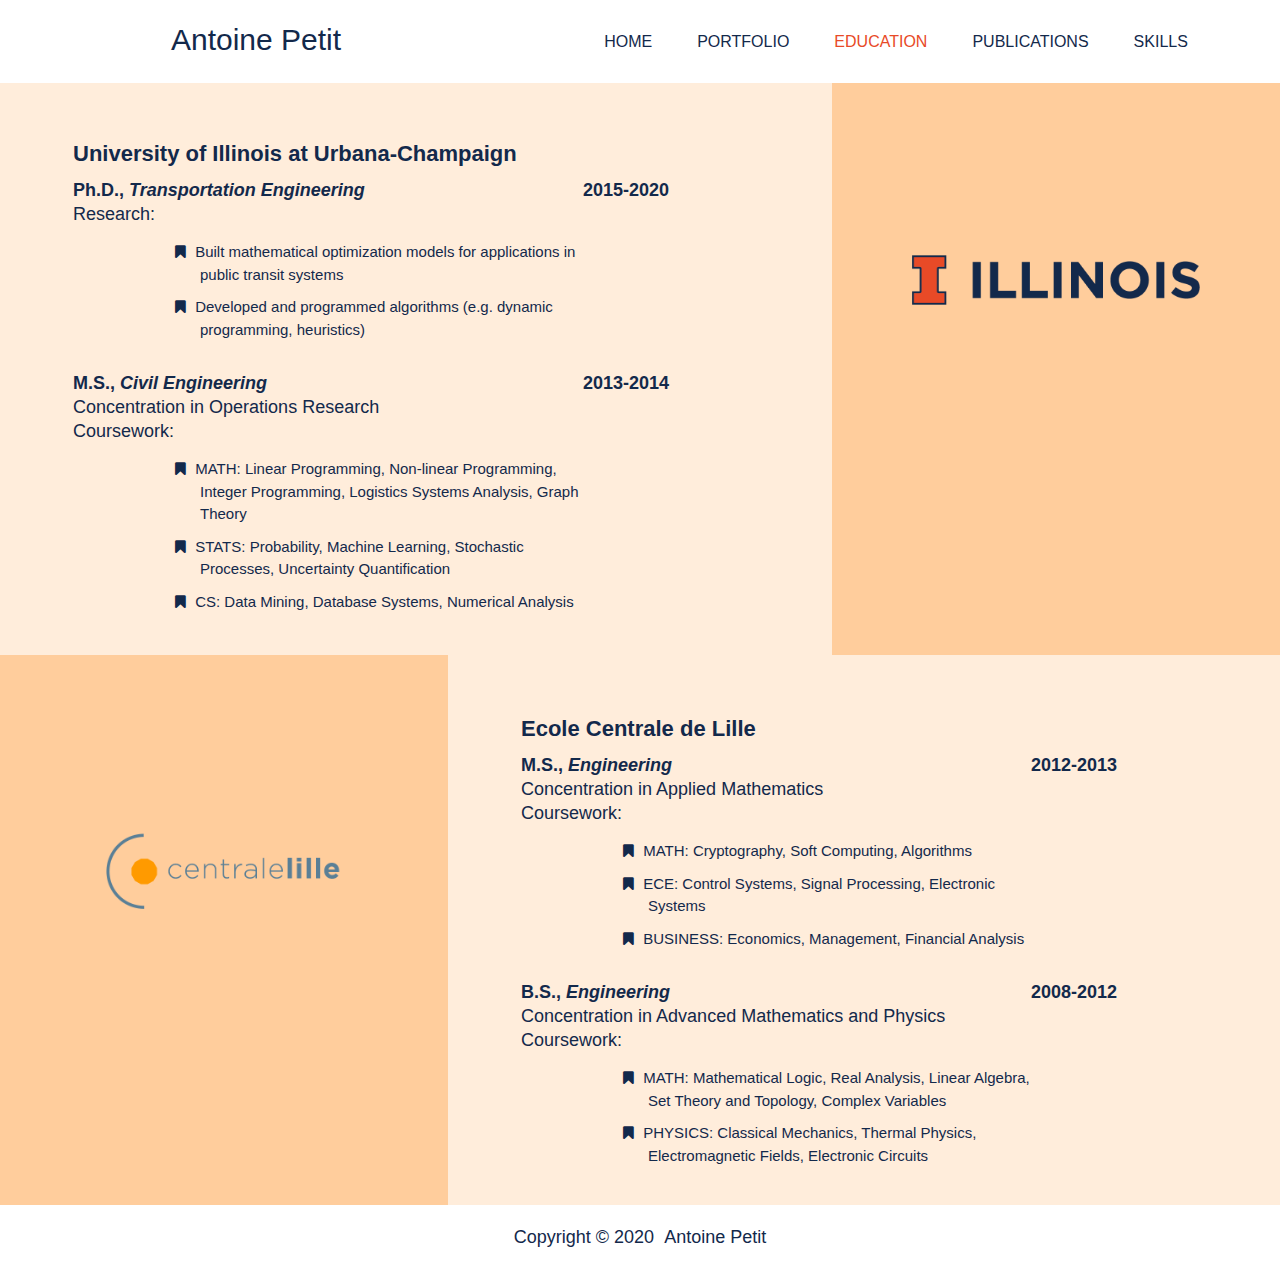
==== education.htm @ 4b48f77c "initial commit" ====
<!DOCTYPE html>
<html lang="en-US">
<head>
	<title>Antoine Petit - Education</title>
	<link rel="stylesheet" href="css/GeneralStyle.css">
    <link rel="stylesheet" href="https://cdnjs.cloudflare.com/ajax/libs/font-awesome/4.7.0/css/font-awesome.min.css">
	<link rel="stylesheet" href="css/EducationStyle.css">
</head>

<body>

<header>
  	<div class="header-container-fixed" id="scroll_intro">
    	<div class="header-name">
      		<p><a href="index.htm"> Antoine Petit </a></p>
    	</div>
    	<div id="dropdown-menu" class="header-menu">
        	<div class="dropbutton">
             	<a href="#scroll_intro"><i class="fa fa-bars" aria-hidden="true"></i></a>
			</div>
	    	<ul class="header-ul">
  				<li class="navbar-fixed"> <a class="no-dropdown" href="index.htm">Home</a> </li>
  				<li class="navbar-fixed"> <a class="no-dropdown" href=work.htm>Portfolio</a> </a>
				<!--  			<li class="list-in-li"> <a class="with-dropdown" href=work.htm>Portfolio</a> </a>
   				<ul class="dropdown">
    			<li> <a href="project.html">PROJECT</a> </li>
    			<li> <a href="publication.html">PUBLICATION</a> </li>
  				</ul> -->
  				</li>
            	<li class="navbar-fixed active"> <a class="no-dropdown" href=education.htm>Education</a> </li>
  				<li class="navbar-fixed"> <a class="no-dropdown" href=publications.htm>Publications</a> </li>
        		<li class="navbar-fixed"> <a class="no-dropdown" href=skills.htm>Skills</a> </li>
			</ul>
    	</div>
  	</div>
</header>


<!-- Main text -->
<main> 


	<div class="education-1-row">
		<div class="education-1-column education-1-right">
			<p class="education-1-title" > <a href="https://cee.illinois.edu/" style="text-decoration: none">University of Illinois at Urbana-Champaign</a></p>
			<div class="education-container">
				<p class="education-degree"> Ph.D., <i>Transportation Engineering</i> <span style="float:right;">2015-2020</span></p>
					<p class="education-coursework"> Research: </p>
					<ul class="education-research-list">
						<li class="education-course"> Built mathematical optimization models for applications in public transit systems </li>
						<li class="education-course"> Developed and programmed algorithms (e.g. dynamic programming, heuristics) </li>
					</ul>
				<p class="education-degree"> M.S., <i>Civil Engineering</i> <span style="float:right;">2013-2014</span></p>
 					<p class="education-concentration"> Concentration in Operations Research</p>
					<p class="education-coursework"> Coursework: </p>
					<ul class="education-coursework-list">
						<li class="education-course"> <b>MATH</b>: Linear Programming, Non-linear Programming, Integer Programming, Logistics Systems Analysis, Graph Theory</li>
						<li class="education-course"> <b>STATS</b>: Probability, Machine Learning, Stochastic Processes, Uncertainty Quantification</li>
						<li class="education-course"> <b>CS</b>: Data Mining, Database Systems, Numerical Analysis </li>
					</ul>
			</div>
	  	</div>
	  	<div class="education-1-column education-1-left">
			<img src="images/Illinois.png" alt="Preview non available" width="288" height="50">
		</div>
	</div>



	<div class="education-2-row">
		<div class="education-2-column education-2-left">
			<img src="images/Centrale-Lille.png" alt="Preview non available" width="235.2" height="84">
		</div>
		<div class="education-2-column education-2-right">
			<p class="education-2-title"> <a href="https://centralelille.fr/" style="text-decoration: none"> Ecole Centrale de Lille</a> </p>
			<div class="education-container">
			<p class="education-degree"> M.S., <i>Engineering</i> <span style="float:right;">2012-2013</span></p>
				<p class="education-concentration"> Concentration in Applied Mathematics</p>
				<p class="education-coursework"> Coursework: </p>
 				<ul class="education-coursework-list">
					<li class="education-course"> <b>MATH</b>: Cryptography, Soft Computing, Algorithms</li>
					<li class="education-course"> <b>ECE</b>: Control Systems, Signal Processing, Electronic Systems</li>
					<li class="education-course"> <b>BUSINESS</b>: Economics, Management, Financial Analysis</li>
				</ul>

			<p class="education-degree"> B.S., <i>Engineering</i> <span style="float:right;">2008-2012</span> </p>
 				<p class="education-concentration"> Concentration in Advanced Mathematics and Physics</p>
				<p class="education-coursework"> Coursework: </p>
				<ul class="education-coursework-list">
					<li class="education-course"> <b>MATH</b>: Mathematical Logic, Real Analysis, Linear Algebra, Set Theory and Topology, Complex Variables</li>
					<li class="education-course"> <b>PHYSICS</b>: Classical Mechanics, Thermal Physics, Electromagnetic Fields, Electronic Circuits</li>
				</ul>
			</div>
	  	</div>
	</div>


</main>

<!-- Section footer -->
<footer id="section-footer">
  <div class="copyright">
    <div class="copyright-column">
      <p> Copyright&nbsp;©&nbsp;2020 &nbsp<a class="homepage" href="index.htm">Antoine Petit</a></p>
    </div>
  </div>
</footer>

</body>
</html>
---- css/GeneralStyle.css ----
/*                            */
/* Color code                 */
/*                            */
/* text: #13294B              */
/* link/selection: #E84A27    */
/* hover: #e2a432             */


/*                */
/* body section   */
/*                */
body {
  font-family: Verdana, Helvetica, sans-serif;
  color: #13294B;
  padding-top:80px;
  background-color: transparent;
  font-size: 18px;
  margin: 0;
  height: 100%;
}

p{
  padding-left: 10px;
}

header
{
  z-index: 3;
}
p
{
  display: block;
  margin: 0;
  padding: 3px;
  line-height: 100%;
}


.parallax {
  /* The image used */
  background-image: url('../images/uiuccampus.jpg');

  /* Full height */
  height: 600px;

  background-attachment: fixed;
  background-position: center;
  background-repeat: no-repeat;
  background-size: cover; */
}

.presentation-top {
  height: : 500px;
  line-height: 500px;
  text-align: center;
  background-color: #ffeddb ;
}

.presentation-container
{
  background-color: #ffcd9c;
}

/* Create two unequal columns that floats next to each other */
.about-me-title{
  margin-top: 50px;
  margin-left: 90px;
  line-height: 350px;
  font-size: 28px;
  text-align: center;

}

.about-me-column {
    box-sizing: border-box;
    float: left;
    padding: 10px;
    height: 625px; /* Should be removed. Only for demonstration */
}

.about-me-left {
  width: 50%;
}

.about-me-right {
  width: 50%;

}

.about-me-right ul {
  list-style:none;
}

/* Clear floats after the columns */
.about-me-row:after {
    content: "";
    display: table;
    clear: both;
}

.about-me-content {
  padding-top: 20px;
  padding-bottom: 10px;
  padding-right: 120px;
  text-align: justify;
}

.about-me-content p {
  line-height: 150%;
}

/* Create two unequal columns that floats next to each other */
.education-div-title{
  margin-top: 50px;
  margin-left: 90px;
  font-size: 28px;
}

.education-column {
    box-sizing: border-box;
    float: left;
    padding: 10px;
    height: 480px; /* Should be removed. Only for demonstration */
}

.education-left {
  background-color:#ffcd9c;
  width: 30%;
}

.education-right {
  background-color:#ffeddb;
  width: 70%;
  padding-top: 50px;
}

.education-right ul {
  list-style:none;
}

.education-right img {
  float: left;
  padding-top: 60px;
  padding-left: 100px;
}

/* Clear floats after the columns */
.education-row:after {
    content: "";
    display: table;
    clear: both;
}

.education-title{
  margin-top: 50px;
  margin-left: 0px;
  margin-bottom: 10px;
  font-size: 22px;
}

.education-title a:link {
  color: #13294B;
  background-color: transparent;
  text-decoration: none;
}

.education-title a:visited {
  color: #13294B;
  background-color: transparent;
  text-decoration: none;
}

.education-title a:hover {
  color: #e2a432;
  background-color: transparent;
  text-decoration: none;
}

.education-title a:active {
  color: #13294B;
  background-color: transparent;
  text-decoration: none;
}

.education-content {
  padding-left: 400px;
  padding-bottom: 20px;
}

/* Create two unequal columns that floats next to each other */
.experience-title{
  margin-top: 50px;
  margin-left: 90px;
  font-size: 28px;
}

.experience-column {
    box-sizing: border-box;
    float: left;
    padding: 10px;
    height: 600px; /* Should be removed. Only for demonstration */
}

.experience-left {
  background-color:#ffcd9c;
  width: 30%;
}

.experience-right {
  background-color:#ffeddb;
  width: 70%;
  padding-top: 50px;

}

.experience-right ul {
  list-style:none;
}

.experience-right img {
  float: left;
  padding-top: 50px;
  padding-left: 100px;
}

/* Clear floats after the columns */
.experience-row:after {
    content: "";
    display: table;
    clear: both;
}

.experience-content {
  padding-left: 450px;
}




a.homepage:link {
  background-color: transparent;
}

a.homepage:visited {
  background-color: transparent;
}

a.homepage:hover {
  color: #e2a432;
  background-color: transparent;
}

a.homepage:active {
  background-color: transparent;
}






/*                */
/* header section */
/*                */
.header-container-fixed
{
  background-color: white;
  /*opacity: 0.5;*/
  position: fixed; /* fix the bar in the top */
  z-index: 99; /* always in the front */
  width: 100%;
  top: 0px; /* the gap to the page top */
  height: 80px;
}
.header-name
{
  display: inline-block;
  float: left;
  width: 40%;
  text-align: center;
}
.header-name > p a
{
  display: inline-block;
  font-size: 30px;
  font-family: Verdana, Helvetica, sans-serif;
  color: #13294B;
  text-decoration: none;
  padding-top: 28px;
  padding-bottom: 29px;
}
.dropbutton
{
    display: none;
}
.header-menu
{
  float: center;
  background-color: white;
  text-align: center; /* make the menu located in the center */
}
ul.header-ul
{
  display: inline-block;
  list-style-type: none;
  text-align: center;
  margin: 18px 0 17px 0;
  padding-left: 0;
}
ul.header-ul > li
{
  position: relative; /* affect the dropdown menu */
  display: inline-block;
  color: #13294B;
}
ul.header-ul > li a
{
  text-align: center;
  text-transform: uppercase;
  text-decoration: none;
  display: block;
  color: #13294B;
  font-family: Verdana, Helvetica, sans-serif;
  font-size: 16px;
}
ul.header-ul > li a:hover
{
  color: #e2a432;
  transition: color linear 0.2s;
}
ul.header-ul > li.active a.no-dropdown
{
  color: #E84A27;
}
ul.header-ul > li.active a.with-dropdown
{
  color: #E84A27;
}
ul.header-ul > li.active a:hover
{
  color: #e2a432;
  transition: color linear 0.2s;
}
ul.dropdown > li.active a
{
  color: #E84A27;
}
ul.dropdown > li.active a:hover
{
  color: #e2a432;
  transition: color linear 0.2s;
}
ul.header-ul > li a.no-dropdown
{
  padding: 15px 20px;
  transition: color linear 0.2s, background-color linear 0.2s;
}
ul.header-ul > li a.with-dropdown
{
  padding: 15px 20px;
  transition: color linear 0.2s, background-color linear 0.2s;
}
/* Dropdown Menu */
li.list-in-li > ul.dropdown
{
  visibility: hidden;
  text-align: center;
  line-height: 0px;
  padding: 0px 0px 0px 0px;
  width: 100%;
  color: #ffffff;
  position: absolute;
  opacity: 0;
    z-index: 99;
  transition: all 0.3s ease 0.1s;
}
li.list-in-li:hover > ul.dropdown
{
  visibility: visible;
  background-color: white;
  color: #5580a8;
  line-height: 15px;
  opacity: 1.0;
}
ul.dropdown > li
{
  padding: 10px 6px;
  display: block;
  font-family: Verdana, Helvetica, sans-serif;
  font-size: 12px;
  transition: background-color linear 0.1s;
}
ul.dropdown > li:hover
{
  color: #85bfc9;
}





/*                */
/* footer section */
/*                */
#section-footer
{ 
  background-color: #ffffff;
  text-align: center;
}
.copyright
{
  display: block;
  background-color: rgba(55, 125, 189, 0.6);
  text-align: center;
}
.copyright-column
{
  /*display: inline-block;*/
  width: 100%;
  background-color: white;
  height: 30px;
  float: left;
  padding: 20px 0 20px;
}
.copyright-column p
{
  font-family: Verdana, Helvetica, sans-serif;
  font-size: 18px;
  font-weight: 400;
  color: #13294B;
}
.copyright-column a
{
  color: #13294B;
  text-decoration: none;
}
.copyright-column a:hover
{
  color: #e2a432;
  text-decoration: none;
}
---- css/EducationStyle.css ----
/*body {
  margin: 0;
  font-family: Arial, Helvetica, sans-serif;
  padding-top:80px;

}*/

p{
  padding-left: 30px;
}

header
{
  z-index: 3;
}
p
{
  display: block;
  margin: 0;
  padding: 3px;
  line-height: 100%;
/*  margin-right: 70px;
  margin-left: 50px;*/
}

img {
  display: block;
  margin: auto;
}

.education-coursework-list {
/*  width: 100%;
*/  font-size: 15px;
  color: #13294B;
  line-height: 150%;
  margin-bottom: 30px;
}

.education-coursework-list li { 
  margin-bottom: 10px;
}

.education-coursework-list li:before {    
    font-family: 'FontAwesome';
    content: '\f02e';
    margin:0 5px 0 -25px;
}

.education-research-list {
/*  width: 100%;
*/  font-size: 15px;
  color: #13294B;
  line-height: 150%;
  margin-bottom: 30px;
}

.education-research-list li { 
  margin-bottom: 10px;
}

.education-research-list li:before {    
    font-family: 'FontAwesome';
    content: '\f02e';
    margin:0 5px 0 -25px;
}

.education-course {
  font-weight: 100;
  margin-top: 0px;
  margin-bottom: 50px;
}

.education-degree {
  font-weight: bold;
}

/* Create two unequal columns that floats next to each other */
.education-1-title{
  margin-top: 50px;
  margin-left: 60px;
  margin-bottom: 10px;
  font-size: 22px;
  font-weight: bold;
}

.education-1-column {
    box-sizing: border-box;
    float: left;
    padding: 10px;
    height: 575px; /* Should be removed. Only for demonstration */
}

.education-1-left {
  padding-top: 175px;
  background-color:#ffcd9c;
  width: 35%;
}

.education-1-right {
  background-color:#ffeddb;
  width: 65%;
}

.education-1-right ul {
  list-style:none;
}

/* Clear floats after the columns */
.education-1-row:after {
    content: "";
    display: table;
    clear: both;
}

.education-1-content-list{
  display: inline-block;
  width: 90%;
  height: 250px;
  padding: 50px 0px 0px 10%;
  background-color: transparent;
}

.education-1-content-list li { 
  margin-bottom: 10px;
  margin-top: 0px;
}

.education-1-content-list li:before {    
    font-family: 'FontAwesome';
    content: '\f0F6';
    margin:0 5px 0 -25px;
}

.education-1-title a:link {
  color: #13294B;
  background-color: transparent;
  text-decoration: none;
}

.education-1-title a:visited {
  color: #13294B;
  background-color: transparent;
  text-decoration: none;
}

.education-1-title a:hover {
  color: #e2a432;
  background-color: transparent;
  text-decoration: none;
}

.education-1-title a:active {
  color: #13294B;
  background-color: transparent;
  text-decoration: none;
}





/* Create two unequal columns that floats next to each other */
.education-2-title{
  margin-top: 50px;
  margin-left: 60px;
  font-size: 22px;
  margin-bottom: 10px;
  font-weight: bold;
}

.education-2-column {
    box-sizing: border-box;
    float: left;
    padding: 10px;
    height: 550px; /* Should be removed. Only for demonstration */
}

.education-2-left {
  padding-top: 175px;
  background-color:#ffcd9c;
  width: 35%;
}

.education-2-right {
  background-color:#ffeddb;
  width: 65%;
}

.education-2-right ul {
  list-style:none;
}

/* Clear floats after the columns */
.education-2-row:after {
    content: "";
    display: table;
    clear: both;
}

.education-2-content-list{
  display: inline-block;
  width: 90%;
  height: 250px;
  padding: 50px 0px 0px 10%;
  background-color: transparent;
}

.education-2-content-list li { 
  margin-bottom: 20px;
  margin-top: 0px;
}

.education-2-content-list li:before {    
    font-family: 'FontAwesome';
    content: '\f0F6';
    margin:0 5px 0 -25px;
}

.education-2-title a:link {
  color: #13294B;
  background-color: transparent;
  text-decoration: none;
}

.education-2-title a:visited {
  color: #13294B;
  background-color: transparent;
  text-decoration: none;
}

.education-2-title a:hover {
  color: #e2a432;
  background-color: transparent;
  text-decoration: none;
}

.education-2-title a:active {
  color: #13294B;
  background-color: transparent;
  text-decoration: none;
}









.education-container
{
  background-color: transparent;
  margin-left: 60px;
  padding: -50px;
  margin-right: 150px;
}

.education-container ul
{
  margin-right: 80px;
  padding-left: 130px; 
  list-style:none;
}
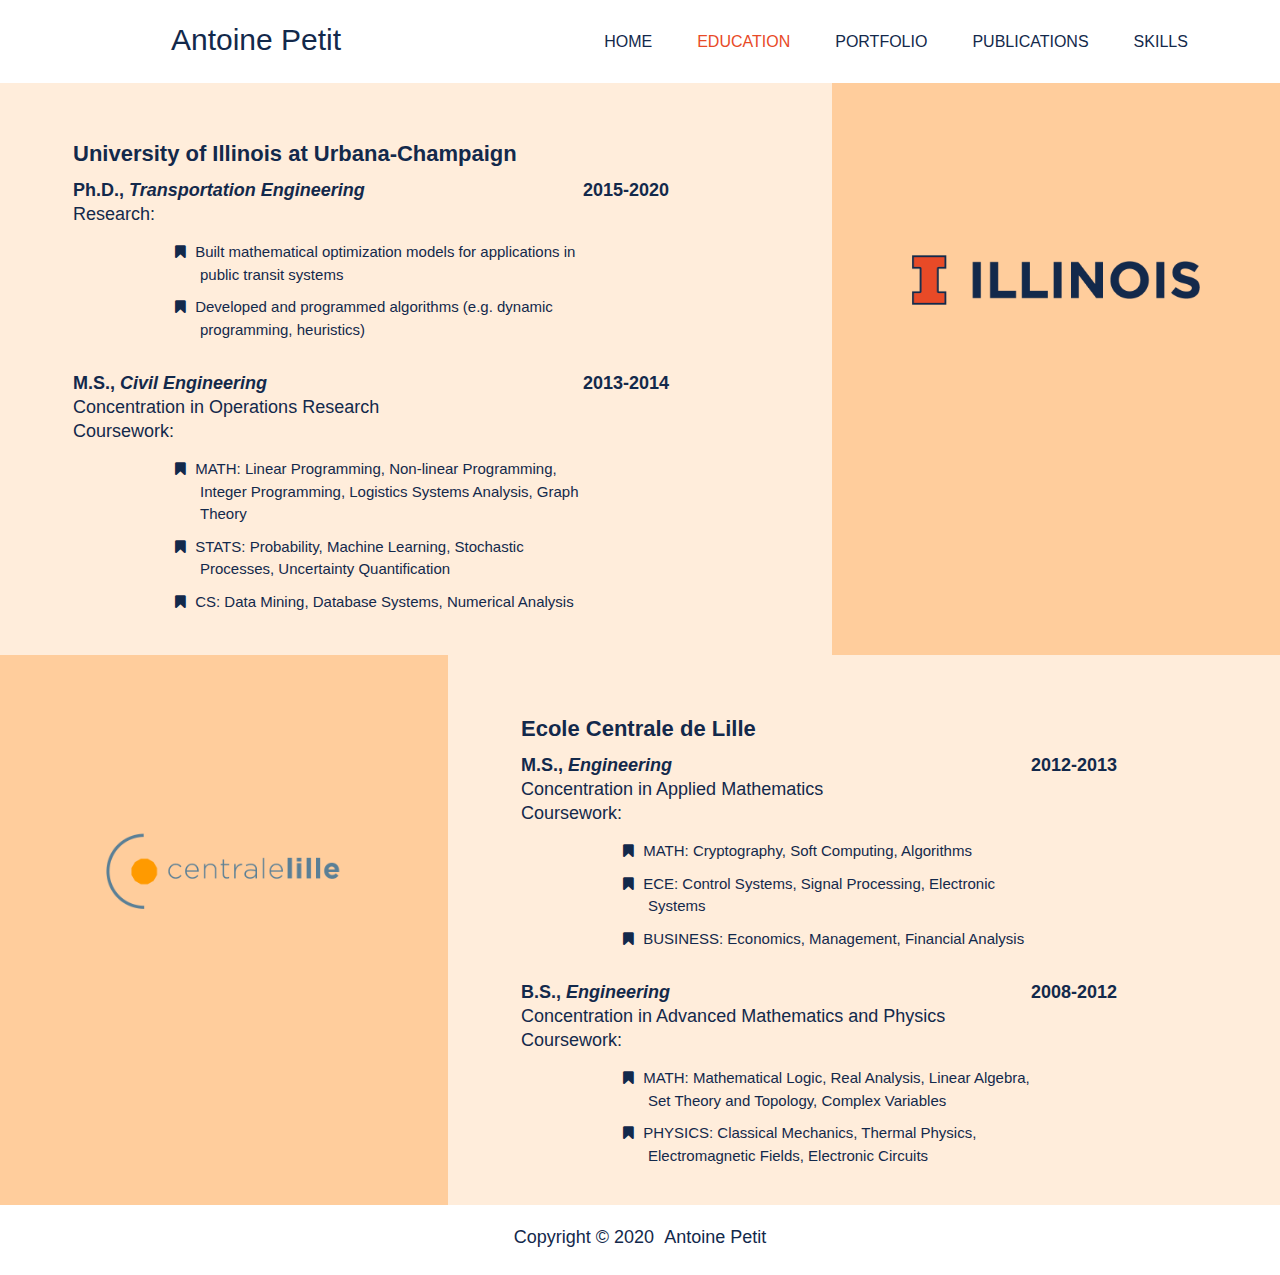
==== commit 0500329d: "reordered header tabs" ====
--- a/education.htm
+++ b/education.htm
@@ -2,6 +2,8 @@
 <html lang="en-US">
 <head>
 	<title>Antoine Petit - Education</title>
+	<meta charset="utf-8">
+	<link rel="stylesheet" href="css/logos.css">	
 	<link rel="stylesheet" href="css/GeneralStyle.css">
     <link rel="stylesheet" href="https://cdnjs.cloudflare.com/ajax/libs/font-awesome/4.7.0/css/font-awesome.min.css">
 	<link rel="stylesheet" href="css/EducationStyle.css">
@@ -20,6 +22,7 @@
 			</div>
 	    	<ul class="header-ul">
   				<li class="navbar-fixed"> <a class="no-dropdown" href="index.htm">Home</a> </li>
+            	<li class="navbar-fixed active"> <a class="no-dropdown" href=education.htm>Education</a> </li>
   				<li class="navbar-fixed"> <a class="no-dropdown" href=work.htm>Portfolio</a> </a>
 				<!--  			<li class="list-in-li"> <a class="with-dropdown" href=work.htm>Portfolio</a> </a>
    				<ul class="dropdown">
@@ -27,7 +30,6 @@
     			<li> <a href="publication.html">PUBLICATION</a> </li>
   				</ul> -->
   				</li>
-            	<li class="navbar-fixed active"> <a class="no-dropdown" href=education.htm>Education</a> </li>
   				<li class="navbar-fixed"> <a class="no-dropdown" href=publications.htm>Publications</a> </li>
         		<li class="navbar-fixed"> <a class="no-dropdown" href=skills.htm>Skills</a> </li>
 			</ul>
@@ -37,12 +39,12 @@
 
 
 <!-- Main text -->
-<main> 
+<main id="container"> 
 
 
 	<div class="education-1-row">
 		<div class="education-1-column education-1-right">
-			<p class="education-1-title" > <a href="https://cee.illinois.edu/" style="text-decoration: none">University of Illinois at Urbana-Champaign</a></p>
+			<p class="education-1-title" > <a href="https://cee.illinois.edu/" target="_blank" style="text-decoration: none">University of Illinois at Urbana-Champaign</a></p>
 			<div class="education-container">
 				<p class="education-degree"> Ph.D., <i>Transportation Engineering</i> <span style="float:right;">2015-2020</span></p>
 					<p class="education-coursework"> Research: </p>
@@ -72,7 +74,7 @@
 			<img src="images/Centrale-Lille.png" alt="Preview non available" width="235.2" height="84">
 		</div>
 		<div class="education-2-column education-2-right">
-			<p class="education-2-title"> <a href="https://centralelille.fr/" style="text-decoration: none"> Ecole Centrale de Lille</a> </p>
+			<p class="education-2-title"> <a href="https://centralelille.fr/" target="_blank" style="text-decoration: none"> Ecole Centrale de Lille</a> </p>
 			<div class="education-container">
 			<p class="education-degree"> M.S., <i>Engineering</i> <span style="float:right;">2012-2013</span></p>
 				<p class="education-concentration"> Concentration in Applied Mathematics</p>
--- a/css/logos.css
+++ b/css/logos.css
@@ -0,0 +1,150 @@
+
+/*body {
+  margin: 0;
+  font-family: Arial, Helvetica, sans-serif;
+  padding-top:80px;
+
+}*/
+.fa {
+  padding: 10px;
+  font-size: 20px;
+  width: 20px;
+  text-align: center;
+  text-decoration: none;
+  margin: 5px 2px;
+  border-radius: 50%;
+}
+
+.fa:hover {
+    opacity: 0.7;
+}
+
+.fa-google-scholar {
+  position: relative;
+  top:13px
+}
+
+.fa-google-scholar:hover {
+    opacity: 0.7;
+}
+
+.fa-facebook {
+  background: #3B5998;
+  color: white;
+}
+
+.fa-twitter {
+  background: #55ACEE;
+  color: white;
+}
+
+.fa-google {
+  background: #dd4b39;
+  color: white;
+}
+
+.fa-linkedin {
+  background: #007bb5;
+  color: white;
+}
+
+.fa-youtube {
+  background: #bb0000;
+  color: white;
+}
+
+.fa-instagram {
+  background: #125688;
+  color: white;
+}
+
+.fa-pinterest {
+  background: #cb2027;
+  color: white;
+}
+
+.fa-snapchat-ghost {
+  background: #fffc00;
+  color: white;
+  text-shadow: -1px 0 black, 0 1px black, 1px 0 black, 0 -1px black;
+}
+
+.fa-skype {
+  background: #00aff0;
+  color: white;
+}
+
+.fa-android {
+  background: #a4c639;
+  color: white;
+}
+
+.fa-dribbble {
+  background: #ea4c89;
+  color: white;
+}
+
+.fa-vimeo {
+  background: #45bbff;
+  color: white;
+}
+
+.fa-tumblr {
+  background: #2c4762;
+  color: white;
+}
+
+.fa-vine {
+  background: #00b489;
+  color: white;
+}
+
+.fa-foursquare {
+  background: #45bbff;
+  color: white;
+}
+
+.fa-stumbleupon {
+  background: #eb4924;
+  color: white;
+}
+
+.fa-flickr {
+  background: #f40083;
+  color: white;
+}
+
+.fa-yahoo {
+  background: #430297;
+  color: white;
+}
+
+.fa-soundcloud {
+  background: #ff5500;
+  color: white;
+}
+
+.fa-reddit {
+  background: #ff5700;
+  color: white;
+}
+
+.fa-rss {
+  background: #ff6600;
+  color: white;
+}
+
+.fa-github {
+  background: #211f1f;
+  color: white;
+}
+
+.fa-envelope-o {
+  background: #dd4b39;
+  color: white;
+}
+
+.fa-envelope {
+  background: #dd4b39;
+  color: white;
+}--- a/css/GeneralStyle.css
+++ b/css/GeneralStyle.css
@@ -9,11 +9,19 @@
 /*                */
 /* body section   */
 /*                */
+#container {
+/* width: 1440px;
+*/ margin-left: auto;
+ margin-right: auto;
+ background-color: #ffeddb;
+ min-width: 1250px;
+}
+
 body {
   font-family: Verdana, Helvetica, sans-serif;
   color: #13294B;
   padding-top:80px;
-  background-color: transparent;
+  background-color: #ffeddb;
   font-size: 18px;
   margin: 0;
   height: 100%;
@@ -64,9 +72,9 @@
 /* Create two unequal columns that floats next to each other */
 .about-me-title{
   margin-top: 50px;
-  margin-left: 90px;
+  margin-left: 50px;
   line-height: 350px;
-  font-size: 28px;
+  font-size: 36px;
   text-align: center;
 
 }
@@ -75,15 +83,16 @@
     box-sizing: border-box;
     float: left;
     padding: 10px;
-    height: 625px; /* Should be removed. Only for demonstration */
+    height: 420px; /* Should be removed. Only for demonstration */
 }
 
 .about-me-left {
-  width: 50%;
+  width: 45%;
 }
 
 .about-me-right {
-  width: 50%;
+  width: 55%;
+  margin-top: 70px;
 
 }
 
@@ -111,7 +120,7 @@
 
 /* Create two unequal columns that floats next to each other */
 .education-div-title{
-  margin-top: 50px;
+  margin-top: 80px;
   margin-left: 90px;
   font-size: 28px;
 }
@@ -141,7 +150,7 @@
 .education-right img {
   float: left;
   padding-top: 60px;
-  padding-left: 100px;
+  padding-left: 60px;
 }
 
 /* Clear floats after the columns */
@@ -183,13 +192,14 @@
 }
 
 .education-content {
-  padding-left: 400px;
+  padding-left: 310px;
+  padding-right: 120px;
   padding-bottom: 20px;
 }
 
 /* Create two unequal columns that floats next to each other */
 .experience-title{
-  margin-top: 50px;
+  margin-top: 70px;
   margin-left: 90px;
   font-size: 28px;
 }
@@ -219,8 +229,8 @@
 
 .experience-right img {
   float: left;
-  padding-top: 50px;
-  padding-left: 100px;
+  padding-top: 65px;
+  padding-left: 60px;
 }
 
 /* Clear floats after the columns */
@@ -231,10 +241,16 @@
 }
 
 .experience-content {
-  padding-left: 450px;
-}
-
-
+  padding-left: 370px;
+}
+
+.presentation-degree-concentration {
+  padding-left: 20px;
+}
+
+.presentation-medias {
+  padding: 10px;
+}
 
 
 a.homepage:link {
@@ -406,7 +422,9 @@
 { 
   background-color: #ffffff;
   text-align: center;
-}
+  min-width: 1250px;
+/*  width: 1440px;
+*/}
 .copyright
 {
   display: block;
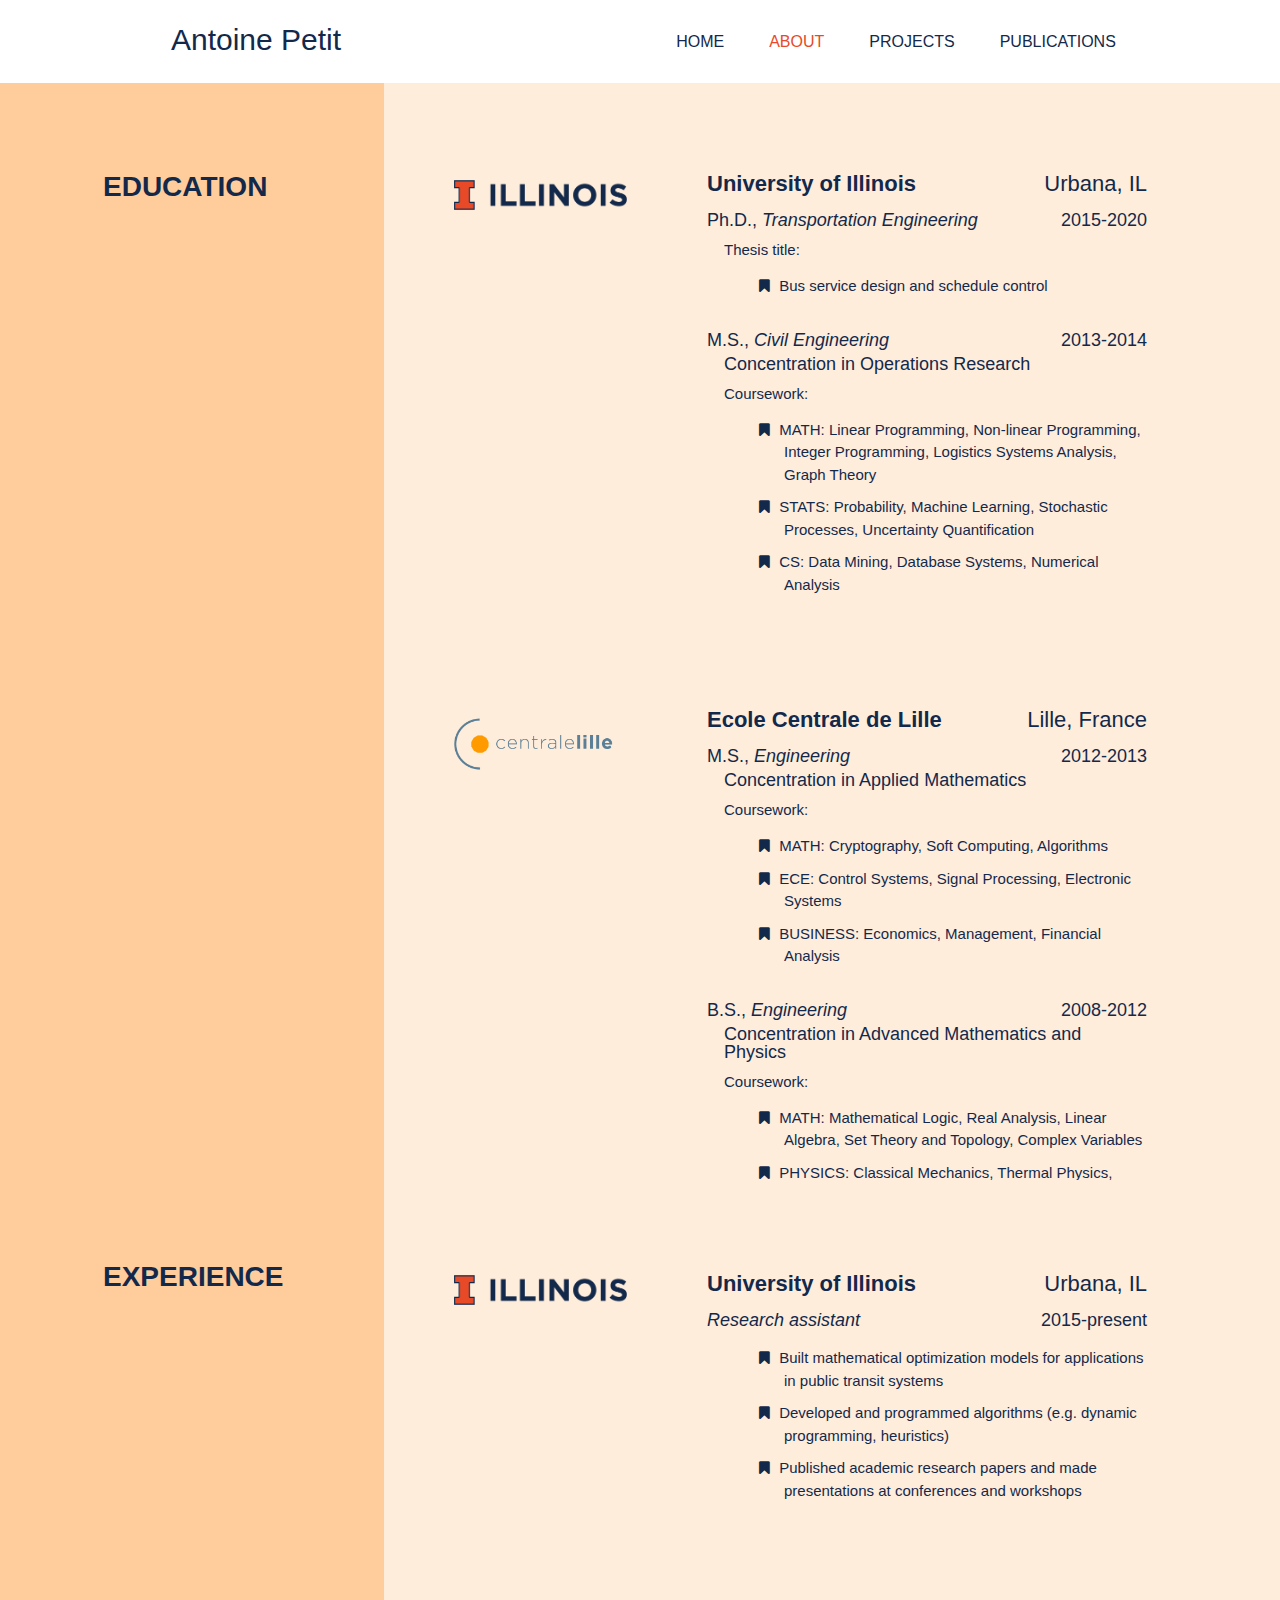
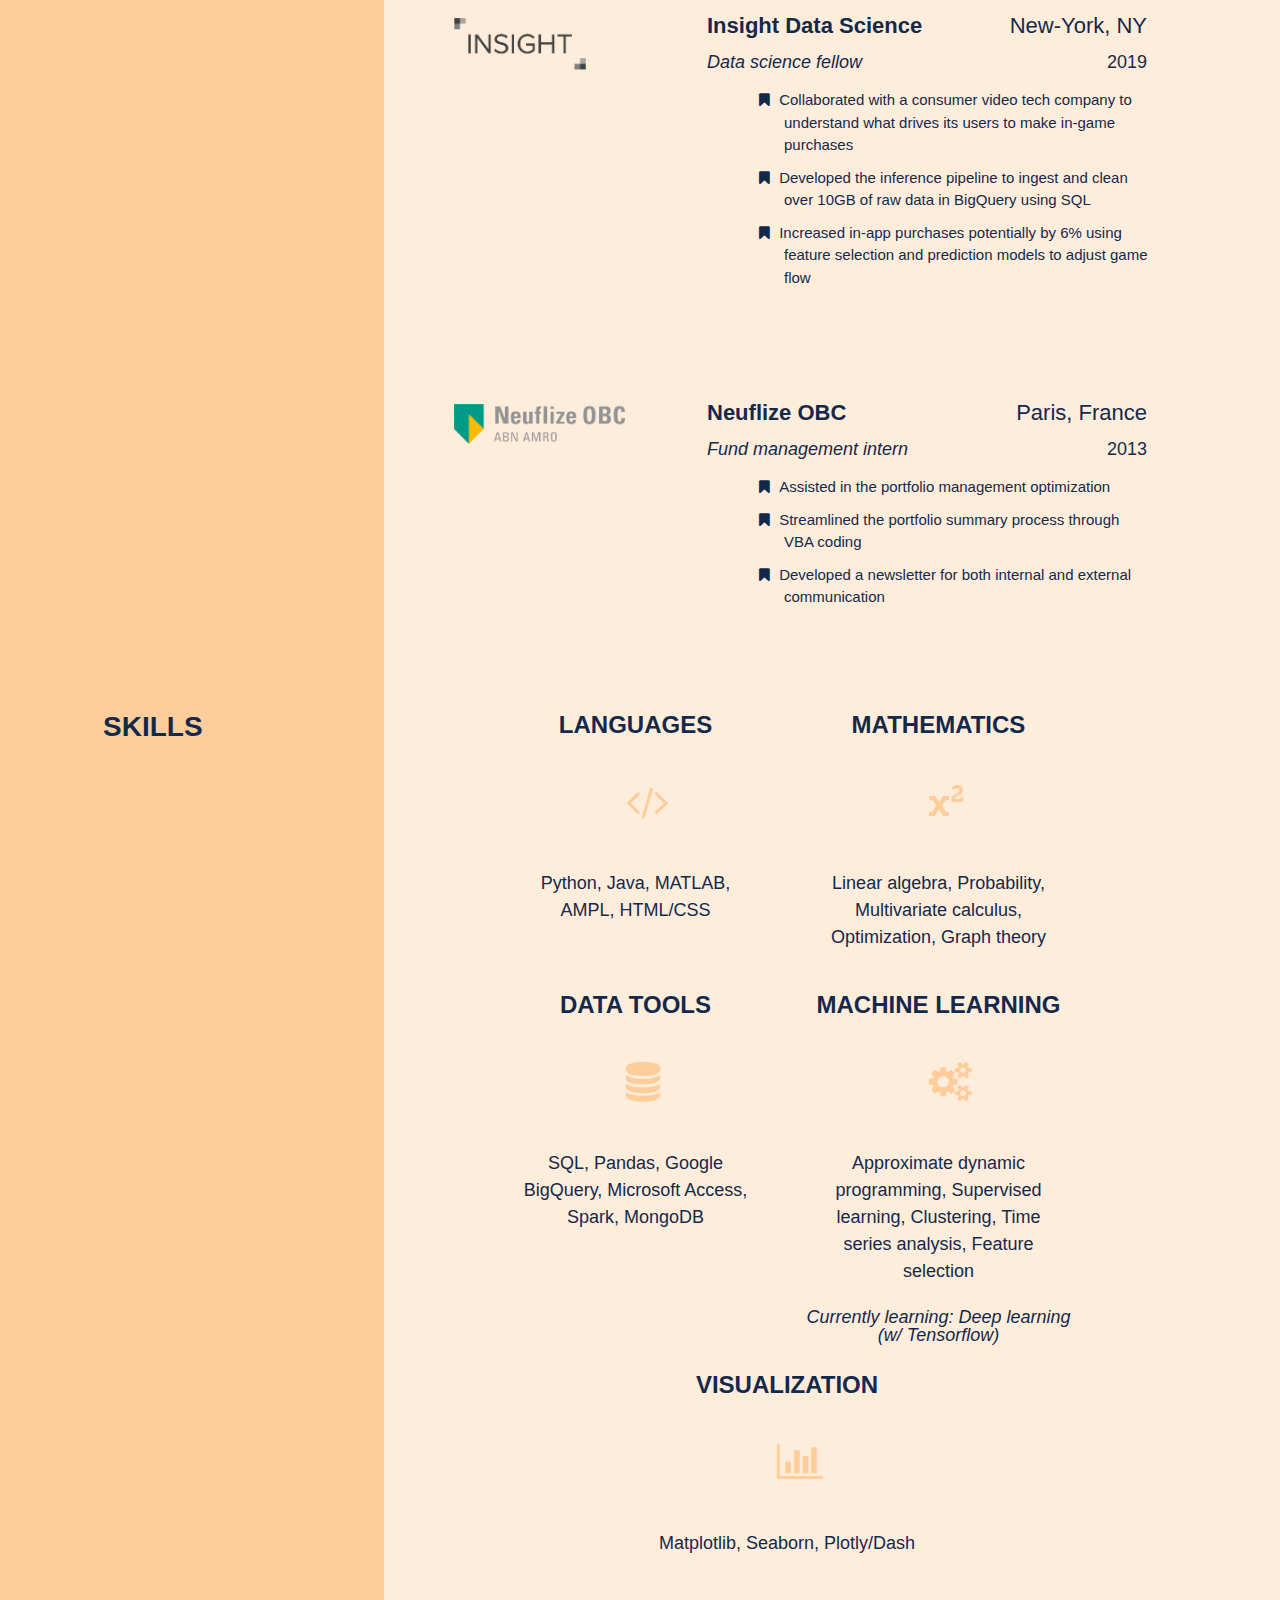
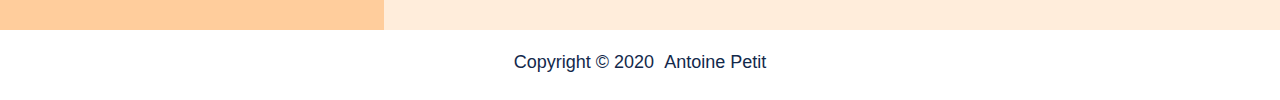
==== commit 3c09694e: "edited about tab skills div" ====
--- a/education.htm
+++ b/education.htm
@@ -7,6 +7,7 @@
 	<link rel="stylesheet" href="css/GeneralStyle.css">
     <link rel="stylesheet" href="https://cdnjs.cloudflare.com/ajax/libs/font-awesome/4.7.0/css/font-awesome.min.css">
 	<link rel="stylesheet" href="css/EducationStyle.css">
+    <link rel="stylesheet" href="css/SkillsStyle.css">
 </head>
 
 <body>
@@ -22,8 +23,8 @@
 			</div>
 	    	<ul class="header-ul">
   				<li class="navbar-fixed"> <a class="no-dropdown" href="index.htm">Home</a> </li>
-            	<li class="navbar-fixed active"> <a class="no-dropdown" href=education.htm>Education</a> </li>
-  				<li class="navbar-fixed"> <a class="no-dropdown" href=work.htm>Portfolio</a> </a>
+            	<li class="navbar-fixed active"> <a class="no-dropdown" href=education.htm>About</a> </li>
+  				<li class="navbar-fixed"> <a class="no-dropdown" href=work.htm>Projects</a> </a>
 				<!--  			<li class="list-in-li"> <a class="with-dropdown" href=work.htm>Portfolio</a> </a>
    				<ul class="dropdown">
     			<li> <a href="project.html">PROJECT</a> </li>
@@ -31,8 +32,8 @@
   				</ul> -->
   				</li>
   				<li class="navbar-fixed"> <a class="no-dropdown" href=publications.htm>Publications</a> </li>
-        		<li class="navbar-fixed"> <a class="no-dropdown" href=skills.htm>Skills</a> </li>
-			</ul>
+<!--         		<li class="navbar-fixed"> <a class="no-dropdown" href=skills.htm>Skills</a> </li>
+ -->			</ul>
     	</div>
   	</div>
 </header>
@@ -42,58 +43,166 @@
 <main id="container"> 
 
 
-	<div class="education-1-row">
-		<div class="education-1-column education-1-right">
-			<p class="education-1-title" > <a href="https://cee.illinois.edu/" target="_blank" style="text-decoration: none">University of Illinois at Urbana-Champaign</a></p>
-			<div class="education-container">
-				<p class="education-degree"> Ph.D., <i>Transportation Engineering</i> <span style="float:right;">2015-2020</span></p>
-					<p class="education-coursework"> Research: </p>
-					<ul class="education-research-list">
-						<li class="education-course"> Built mathematical optimization models for applications in public transit systems </li>
-						<li class="education-course"> Developed and programmed algorithms (e.g. dynamic programming, heuristics) </li>
-					</ul>
-				<p class="education-degree"> M.S., <i>Civil Engineering</i> <span style="float:right;">2013-2014</span></p>
- 					<p class="education-concentration"> Concentration in Operations Research</p>
+	<div class="presentation-container">
+		<div class="education-row">
+			<div class="education-1-column education-left">
+				<p class="education-div-title"><b>EDUCATION</b></p>
+			</div>
+			<div class="education-1-column education-right">
+				<img src="images/Illinois.png" alt="Preview non available" height="30">
+				<div class="education-content">
+					<div class="education-title">
+						<p class="presentation-university"> <a class="homepage" href="https://cee.illinois.edu/" target="_blank"> <b>University of Illinois</b></a> <span style="float:right;">Urbana, IL</span></p>
+					</div>
+					<p class="presentation-degree"> Ph.D., <i>Transportation Engineering</i> <span style="float:right;">2015-2020</span></p>
+					<p class="education-coursework"> Thesis title: </p>
+					<ul class="education-coursework-list">
+						<li class="education-course"> Bus service design and schedule control </li>
+					</ul>
+
+					<p class="presentation-degree"> M.S., <i>Civil Engineering</i> <span style="float:right;">2013-2014</span></p>
+					<p class="presentation-degree-concentration"> Concentration in Operations Research</p>
 					<p class="education-coursework"> Coursework: </p>
 					<ul class="education-coursework-list">
 						<li class="education-course"> <b>MATH</b>: Linear Programming, Non-linear Programming, Integer Programming, Logistics Systems Analysis, Graph Theory</li>
 						<li class="education-course"> <b>STATS</b>: Probability, Machine Learning, Stochastic Processes, Uncertainty Quantification</li>
 						<li class="education-course"> <b>CS</b>: Data Mining, Database Systems, Numerical Analysis </li>
 					</ul>
-			</div>
-	  	</div>
-	  	<div class="education-1-column education-1-left">
-			<img src="images/Illinois.png" alt="Preview non available" width="288" height="50">
+				</div>
+
+				<img src="images/Centrale-Lille.png" alt="Preview non available" height="57">
+				<div class="education-content">
+					<div class="education-title">
+					<p class="presentation-university"> <a class="homepage" href="https://centralelille.fr/" target="_blank"> <b>Ecole Centrale de Lille</b></a> <span style="float:right;">Lille, France</span> </p>
+					</div>
+					<p class="presentation-degree"> M.S., <i>Engineering</i> <span style="float:right;">2012-2013</span></p>
+					<p class="presentation-degree-concentration"> Concentration in Applied Mathematics</p>
+					<p class="education-coursework"> Coursework: </p>
+	 				<ul class="education-coursework-list">
+						<li class="education-course"> <b>MATH</b>: Cryptography, Soft Computing, Algorithms</li>
+						<li class="education-course"> <b>ECE</b>: Control Systems, Signal Processing, Electronic Systems</li>
+						<li class="education-course"> <b>BUSINESS</b>: Economics, Management, Financial Analysis</li>
+					</ul>
+
+					<p class="presentation-degree"> B.S., <i>Engineering</i> <span style="float:right;">2008-2012</span> </p>
+					<p class="presentation-degree-concentration"> Concentration in Advanced Mathematics and Physics</p>
+					<p class="education-coursework"> Coursework: </p>
+					<ul class="education-coursework-list">
+						<li class="education-course"> <b>MATH</b>: Mathematical Logic, Real Analysis, Linear Algebra, Set Theory and Topology, Complex Variables</li>
+						<li class="education-course"> <b>PHYSICS</b>: Classical Mechanics, Thermal Physics, Electromagnetic Fields, Electronic Circuits</li>
+					</ul>
+				</div>
+			</div>
 		</div>
 	</div>
 
 
-
-	<div class="education-2-row">
-		<div class="education-2-column education-2-left">
-			<img src="images/Centrale-Lille.png" alt="Preview non available" width="235.2" height="84">
+	<div class="presentation-container">
+		<div class="experience-row">
+			<div class="experience-column experience-left">
+				<p class="experience-title"><b>EXPERIENCE</b></p>
+			</div>
+
+			<div class="experience-column experience-right">
+				<img src="images/Illinois.png" alt="Preview non available" height="30">
+				<div class="education-content">
+					<div class="education-title">
+						<p class="presentation-university"> <a class="homepage" href="https://cee.illinois.edu/" target="_blank"> <b>University of Illinois</b></a> <span style="float:right;">Urbana, IL </span></p>
+					</div>
+					<p class="presentation-degree"> <i>Research assistant</i> <span style="float:right;">2015-present</span></p>
+					<ul class="education-coursework-list">
+						<li class="education-course"> Built mathematical optimization models for applications in public transit systems </li>
+						<li class="education-course"> Developed and programmed algorithms (e.g. dynamic programming, heuristics) </li>
+						<li class="education-course"> Published academic research papers and made presentations at conferences and workshops </li>
+					</ul>
+				</div>
+
+				<img src="images/Insight.png" alt="Preview non available" height="55">
+				<div class="education-content">
+					<div class="education-title">
+					<p class="presentation-university"> <a class="homepage" href="https://insightfellows.com/data-science" target="_blank"> <b>Insight Data Science</b></a> <span style="float:right;">New-York, NY </span></p>
+					</div>
+					<p class="presentation-degree"> <i>Data science fellow</i> <span style="float:right;">2019</span></p>
+					<ul class="education-coursework-list">
+						<li class="education-course"> Collaborated with a consumer video tech company to understand what drives its users to make in-game purchases </li>
+						<li class="education-course"> Developed the inference pipeline to ingest and clean over 10GB of raw data in BigQuery using SQL </li>
+						<li class="education-course"> Increased in-app purchases potentially by 6% using feature selection and prediction models to adjust game flow </li>
+					</ul>
+				</div>
+
+				<img src="images/banque-neuflize-obc.png" alt="Preview non available" height="40">
+				<div class="education-content">
+					<div class="education-title">
+					<p class="presentation-university"> <a class="homepage" href="https://www.neuflizeobc.net/portail/portail.jsp" target="_blank"> <b>Neuflize OBC</b></a> <span style="float:right;">Paris, France </span> </p>
+					</div>
+					<p class="presentation-degree"> <i>Fund management intern</i> <span style="float:right;">2013</span></p>
+					<ul class="education-coursework-list">
+						<li class="education-course"> Assisted in the portfolio management optimization </li>
+						<li class="education-course"> Streamlined the portfolio summary process through VBA coding </li>
+						<li class="education-course"> Developed a newsletter for both internal and external communication </li>
+					</ul>
+				</div>				
+			</div>
 		</div>
-		<div class="education-2-column education-2-right">
-			<p class="education-2-title"> <a href="https://centralelille.fr/" target="_blank" style="text-decoration: none"> Ecole Centrale de Lille</a> </p>
-			<div class="education-container">
-			<p class="education-degree"> M.S., <i>Engineering</i> <span style="float:right;">2012-2013</span></p>
-				<p class="education-concentration"> Concentration in Applied Mathematics</p>
-				<p class="education-coursework"> Coursework: </p>
- 				<ul class="education-coursework-list">
-					<li class="education-course"> <b>MATH</b>: Cryptography, Soft Computing, Algorithms</li>
-					<li class="education-course"> <b>ECE</b>: Control Systems, Signal Processing, Electronic Systems</li>
-					<li class="education-course"> <b>BUSINESS</b>: Economics, Management, Financial Analysis</li>
-				</ul>
-
-			<p class="education-degree"> B.S., <i>Engineering</i> <span style="float:right;">2008-2012</span> </p>
- 				<p class="education-concentration"> Concentration in Advanced Mathematics and Physics</p>
-				<p class="education-coursework"> Coursework: </p>
-				<ul class="education-coursework-list">
-					<li class="education-course"> <b>MATH</b>: Mathematical Logic, Real Analysis, Linear Algebra, Set Theory and Topology, Complex Variables</li>
-					<li class="education-course"> <b>PHYSICS</b>: Classical Mechanics, Thermal Physics, Electromagnetic Fields, Electronic Circuits</li>
-				</ul>
-			</div>
-	  	</div>
+	</div>
+
+
+	<div class="presentation-container">
+		<div class="skills-row">
+			<div class="skills-column skills-left">
+				<p class="experience-title"><b>SKILLS</b></p>
+			</div>
+
+			<div class="skills-column skills-right">
+			    <div class="skills-div-1">
+			        <div class="skills-row-1">
+			            <div class="skills-column-1 skills-left-1">
+			                <p class="skills-topic"> <b>LANGUAGES</b> </p> <!-- https://www.flickr.com/photos/sounderbruce/39760963114 -->
+			                <div class="skills-icon">
+			                    <i class="fa fa-code" aria-hidden="true"></i>
+			                </div>
+			                <p class="skills-list"> Python, Java, MATLAB, AMPL, HTML/CSS </p>
+			            </div>
+			            <div class="skills-column-1 skills-right-1">
+			                <p class="skills-topic"> <b>MATHEMATICS</b> </p> <!-- https://www.flickr.com/photos/sounderbruce/39760963114 -->
+			                <div class="skills-icon">
+			                    <i class="fa fa-superscript" aria-hidden="true"></i>
+			                </div>
+			                <p class="skills-list"> Linear algebra, Probability, Multivariate calculus, Optimization, Graph theory </p>
+			            </div>
+			        </div>
+			    </div>
+
+			    <div class="skills-div-2">
+			        <div class="skills-row-1">
+			            <div class="skills-column-2 skills-left-1">
+			                <p class="skills-topic"> <b>DATA TOOLS</b></p>
+			                <div class="skills-icon">
+			                    <i class="fa fa-database" aria-hidden="true"></i>
+			                </div>
+			                <p class="skills-list"> SQL, Pandas, Google BigQuery, Microsoft Access, Spark, MongoDB </p>
+			           </div>
+			            <div class="skills-column-2 skills-right-1">
+			                <p class="skills-topic"> <b>MACHINE LEARNING</b></p>
+			                <div class="skills-icon">
+			                    <i class="fa fa-cogs" aria-hidden="true"></i>
+			                </div>
+			                    <p class="skills-list"> Approximate dynamic programming, Supervised learning, Clustering, Time series analysis, Feature selection </p>
+			                    <p class="skills-learning"> <i> Currently learning: Deep learning (w/ Tensorflow) </i> </p>
+			            </div>
+			        </div>
+			    </div>
+
+			    <div class="skills-div-3">
+			        <p class="skills-topic"> <b>VISUALIZATION</b> </p> <!-- https://www.flickr.com/photos/sounderbruce/39760963114 -->
+			        <div class="skills-icon">
+			            <i class="fa fa-bar-chart" aria-hidden="true"></i>
+			        </div>
+			         <p class="skills-list"> Matplotlib, Seaborn, Plotly/Dash </p>
+			    </div>
+
+			</div>
+		</div>
 	</div>
 
 
--- a/css/GeneralStyle.css
+++ b/css/GeneralStyle.css
@@ -13,8 +13,8 @@
 /* width: 1440px;
 */ margin-left: auto;
  margin-right: auto;
- background-color: #ffeddb;
- min-width: 1250px;
+/* background-color: #ffeddb;
+*/ min-width: 1250px;
 }
 
 body {
@@ -47,10 +47,8 @@
 .parallax {
   /* The image used */
   background-image: url('../images/uiuccampus.jpg');
-
   /* Full height */
-  height: 600px;
-
+  height: 100vh;  
   background-attachment: fixed;
   background-position: center;
   background-repeat: no-repeat;
@@ -119,85 +117,6 @@
 }
 
 /* Create two unequal columns that floats next to each other */
-.education-div-title{
-  margin-top: 80px;
-  margin-left: 90px;
-  font-size: 28px;
-}
-
-.education-column {
-    box-sizing: border-box;
-    float: left;
-    padding: 10px;
-    height: 480px; /* Should be removed. Only for demonstration */
-}
-
-.education-left {
-  background-color:#ffcd9c;
-  width: 30%;
-}
-
-.education-right {
-  background-color:#ffeddb;
-  width: 70%;
-  padding-top: 50px;
-}
-
-.education-right ul {
-  list-style:none;
-}
-
-.education-right img {
-  float: left;
-  padding-top: 60px;
-  padding-left: 60px;
-}
-
-/* Clear floats after the columns */
-.education-row:after {
-    content: "";
-    display: table;
-    clear: both;
-}
-
-.education-title{
-  margin-top: 50px;
-  margin-left: 0px;
-  margin-bottom: 10px;
-  font-size: 22px;
-}
-
-.education-title a:link {
-  color: #13294B;
-  background-color: transparent;
-  text-decoration: none;
-}
-
-.education-title a:visited {
-  color: #13294B;
-  background-color: transparent;
-  text-decoration: none;
-}
-
-.education-title a:hover {
-  color: #e2a432;
-  background-color: transparent;
-  text-decoration: none;
-}
-
-.education-title a:active {
-  color: #13294B;
-  background-color: transparent;
-  text-decoration: none;
-}
-
-.education-content {
-  padding-left: 310px;
-  padding-right: 120px;
-  padding-bottom: 20px;
-}
-
-/* Create two unequal columns that floats next to each other */
 .experience-title{
   margin-top: 70px;
   margin-left: 90px;
@@ -208,7 +127,7 @@
     box-sizing: border-box;
     float: left;
     padding: 10px;
-    height: 600px; /* Should be removed. Only for demonstration */
+    height: 1050px; /* Should be removed. Only for demonstration */
 }
 
 .experience-left {
@@ -219,8 +138,7 @@
 .experience-right {
   background-color:#ffeddb;
   width: 70%;
-  padding-top: 50px;
-
+  padding-top: 10px;
 }
 
 .experience-right ul {
@@ -229,7 +147,7 @@
 
 .experience-right img {
   float: left;
-  padding-top: 65px;
+  padding-top: 85px;
   padding-left: 60px;
 }
 
@@ -456,4 +374,88 @@
 {
   color: #e2a432;
   text-decoration: none;
-}+}
+
+
+
+/*                   */
+/* slidewhow section */
+/*                   */
+
+.fdp {box-sizing: border-box;}
+.fdp body {font-family: Verdana, sans-serif;}
+.mySlides {display: none;}
+.fdp img {
+  vertical-align: middle;
+  margin-left: auto;
+  margin-right: auto;
+  }
+
+/* Slideshow container */
+.slideshow-container {
+  max-width: 700px;
+  position: relative;
+  margin: auto;
+}
+
+/* Caption text */
+.text {
+  color: #13294B;
+  font-size: 15px;
+  padding: 8px 12px;
+  position: absolute;
+  bottom: 8px;
+  width: 100%;
+  text-align: center;
+}
+
+/* Number text (1/3 etc) */
+.numbertext {
+  color: #f2f2f2;
+  font-size: 12px;
+  padding: 8px 12px;
+  position: absolute;
+  top: 0;
+}
+
+/* The dots/bullets/indicators */
+.dot {
+  height: 15px;
+  width: 15px;
+  margin: 0 2px;
+  background-color: #bbb;
+  border-radius: 50%;
+  display: inline-block;
+  transition: background-color 0.6s ease;
+}
+
+span.dot:hover{
+  cursor: pointer;
+}
+
+.dot-active {
+  background-color: #717171;
+}
+
+/* Fading animation */
+.fade {
+  -webkit-animation-name: fade;
+  -webkit-animation-duration: 1.5s;
+  animation-name: fade;
+  animation-duration: 1.5s;
+}
+
+@-webkit-keyframes fade {
+  from {opacity: .4} 
+  to {opacity: 1}
+}
+
+@keyframes fade {
+  from {opacity: .4} 
+  to {opacity: 1}
+}
+
+/* On smaller screens, decrease text size */
+@media only screen and (max-width: 300px) {
+  .text {font-size: 11px}
+}
--- a/css/EducationStyle.css
+++ b/css/EducationStyle.css
@@ -29,6 +29,46 @@
   margin: auto;
 }
 
+.education-1-column {
+    box-sizing: border-box;
+    float: left;
+    padding: 10px;
+    height: 1100px; /* Should be removed. Only for demonstration */
+}
+
+.education-container
+{
+  background-color: transparent;
+  margin-left: 60px;
+  padding: -50px;
+  margin-right: 150px;
+}
+
+.education-container ul
+{
+  margin-right: 80px;
+  padding-left: 130px; 
+  list-style:none;
+}
+
+.education-content {
+  padding-left: 310px;
+  padding-right: 120px;
+  padding-top: 30px;
+}
+
+.education-course {
+  font-weight: 100;
+  margin-top: 0px;
+  margin-bottom: 50px;
+}
+
+.education-coursework {
+  font-size: 15px;
+  padding-top: 10px;
+  padding-left: 20px;
+}
+
 .education-coursework-list {
 /*  width: 100%;
 */  font-size: 15px;
@@ -39,12 +79,29 @@
 
 .education-coursework-list li { 
   margin-bottom: 10px;
+  padding-left: 40px;
 }
 
 .education-coursework-list li:before {    
     font-family: 'FontAwesome';
     content: '\f02e';
     margin:0 5px 0 -25px;
+}
+
+.education-degree {
+  font-weight: bold;
+}
+
+/* Create two unequal columns that floats next to each other */
+.education-div-title{
+  margin-top: 80px;
+  margin-left: 90px;
+  font-size: 28px;
+}
+
+.education-left {
+  background-color:#ffcd9c;
+  width: 30%;
 }
 
 .education-research-list {
@@ -65,202 +122,57 @@
     margin:0 5px 0 -25px;
 }
 
-.education-course {
-  font-weight: 100;
-  margin-top: 0px;
-  margin-bottom: 50px;
+.education-right {
+  background-color:#ffeddb;
+  width: 70%;
 }
 
-.education-degree {
-  font-weight: bold;
-}
-
-/* Create two unequal columns that floats next to each other */
-.education-1-title{
-  margin-top: 50px;
-  margin-left: 60px;
-  margin-bottom: 10px;
-  font-size: 22px;
-  font-weight: bold;
-}
-
-.education-1-column {
-    box-sizing: border-box;
-    float: left;
-    padding: 10px;
-    height: 575px; /* Should be removed. Only for demonstration */
-}
-
-.education-1-left {
-  padding-top: 175px;
-  background-color:#ffcd9c;
-  width: 35%;
-}
-
-.education-1-right {
-  background-color:#ffeddb;
-  width: 65%;
-}
-
-.education-1-right ul {
+.education-right ul {
   list-style:none;
 }
 
+.education-right img {
+  float: left;
+  padding-top: 90px;
+  padding-left: 60px;
+}
+
 /* Clear floats after the columns */
-.education-1-row:after {
+.education-row:after {
     content: "";
     display: table;
     clear: both;
 }
 
-.education-1-content-list{
-  display: inline-block;
-  width: 90%;
-  height: 250px;
-  padding: 50px 0px 0px 10%;
-  background-color: transparent;
+/* Create two unequal columns that floats next to each other */
+.education-title{
+  margin-top: 50px;
+  margin-left: 0px;
+  margin-bottom: 10px;
+  font-size: 22px;
 }
 
-.education-1-content-list li { 
-  margin-bottom: 10px;
-  margin-top: 0px;
-}
-
-.education-1-content-list li:before {    
-    font-family: 'FontAwesome';
-    content: '\f0F6';
-    margin:0 5px 0 -25px;
-}
-
-.education-1-title a:link {
+.education-title a:link {
   color: #13294B;
   background-color: transparent;
   text-decoration: none;
 }
 
-.education-1-title a:visited {
+.education-title a:visited {
   color: #13294B;
   background-color: transparent;
   text-decoration: none;
 }
 
-.education-1-title a:hover {
+.education-title a:hover {
   color: #e2a432;
   background-color: transparent;
   text-decoration: none;
 }
 
-.education-1-title a:active {
+.education-title a:active {
   color: #13294B;
   background-color: transparent;
   text-decoration: none;
 }
 
-
-
-
-
-/* Create two unequal columns that floats next to each other */
-.education-2-title{
-  margin-top: 50px;
-  margin-left: 60px;
-  font-size: 22px;
-  margin-bottom: 10px;
-  font-weight: bold;
-}
-
-.education-2-column {
-    box-sizing: border-box;
-    float: left;
-    padding: 10px;
-    height: 550px; /* Should be removed. Only for demonstration */
-}
-
-.education-2-left {
-  padding-top: 175px;
-  background-color:#ffcd9c;
-  width: 35%;
-}
-
-.education-2-right {
-  background-color:#ffeddb;
-  width: 65%;
-}
-
-.education-2-right ul {
-  list-style:none;
-}
-
-/* Clear floats after the columns */
-.education-2-row:after {
-    content: "";
-    display: table;
-    clear: both;
-}
-
-.education-2-content-list{
-  display: inline-block;
-  width: 90%;
-  height: 250px;
-  padding: 50px 0px 0px 10%;
-  background-color: transparent;
-}
-
-.education-2-content-list li { 
-  margin-bottom: 20px;
-  margin-top: 0px;
-}
-
-.education-2-content-list li:before {    
-    font-family: 'FontAwesome';
-    content: '\f0F6';
-    margin:0 5px 0 -25px;
-}
-
-.education-2-title a:link {
-  color: #13294B;
-  background-color: transparent;
-  text-decoration: none;
-}
-
-.education-2-title a:visited {
-  color: #13294B;
-  background-color: transparent;
-  text-decoration: none;
-}
-
-.education-2-title a:hover {
-  color: #e2a432;
-  background-color: transparent;
-  text-decoration: none;
-}
-
-.education-2-title a:active {
-  color: #13294B;
-  background-color: transparent;
-  text-decoration: none;
-}
-
-
-
-
-
-
-
-
-
-.education-container
-{
-  background-color: transparent;
-  margin-left: 60px;
-  padding: -50px;
-  margin-right: 150px;
-}
-
-.education-container ul
-{
-  margin-right: 80px;
-  padding-left: 130px; 
-  list-style:none;
-}
-
--- a/css/SkillsStyle.css
+++ b/css/SkillsStyle.css
@@ -0,0 +1,181 @@
+
+p{
+  padding-left: 30px;
+}
+
+header
+{
+  z-index: 3;
+}
+p
+{
+  display: block;
+  margin: 0;
+  padding: 3px;
+  line-height: 100%;
+}
+
+.skills-column {
+    box-sizing: border-box;
+    float: left;
+    padding: 10px;
+    height: 1000px; /* Should be removed. Only for demonstration */
+}
+
+.skills-column-1 {
+    box-sizing: border-box;
+    float: left;
+    padding: 10px;
+    height: 280px; /* Should be removed. Only for demonstration */
+}
+
+.skills-column-2 {
+    box-sizing: border-box;
+    float: left;
+    padding: 10px;
+    height: 300px; /* Should be removed. Only for demonstration */
+}
+
+.skills-div-1 {
+    background-color: #ffeddb;
+    padding-top: 40px;
+}
+
+.skills-div-2 {
+    background-color: #ffeddb;
+    padding-bottom: 30px;
+}
+
+.skills-div-3 {
+    background-color: #ffeddb;
+    padding-top: 80px;
+    padding-bottom: 120px;
+    text-align: center;
+}
+
+.skills-div-title{
+  padding-top: 100px;
+  padding-bottom: 100px;
+  font-size: 48px;
+  font-weight: bold;
+  text-align: center;
+}
+
+.skills-icon {
+  font-size: 40px;
+  padding-bottom: 30px;
+  color: #ffcd9c;
+}
+
+.skills-learning {
+  padding-top: 20px;
+}
+
+.skills-left {
+  background-color:#ffcd9c;
+  width: 30%;
+}
+
+.skills-left-1 {
+  width: 50%;
+  padding-top: 30px;
+  padding-left: 100px;
+  text-align: center;
+/*  background-color: red;
+*/}
+
+.skills-list {
+  padding-left: 20px;
+  padding-right: 20px;
+  line-height: 150%;
+}
+
+.skills-right {
+  background-color:#ffeddb;
+  width: 70%;
+  padding-top: 10px;
+  padding-right: 100px;
+}
+
+.skills-right-1 {
+  width: 50%;
+  padding-top: 30px;
+  padding-right: 100px;
+  text-align: center;
+/*  background-color: gray;
+*/}
+
+.skills-right-1 ul {
+  list-style:none;
+}
+
+/* Clear floats after the columns */
+.skills-row:after {
+    content: "";
+    display: table;
+    clear: both;
+}
+
+/* Clear floats after the columns */
+.skills-row-1:after {
+    content: "";
+    display: table;
+    clear: both;
+}
+
+.skills-topic
+{
+  font-size: 24px; 
+  padding-bottom: 30px;
+}
+
+
+/*.skills-topic ul
+{
+  padding-left: 120px; 
+  list-style:none;
+  background-color: LightGray;
+}
+
+.skills-topic-title-list
+{
+  width: 80%;
+  font-size: 15px;
+  color: #13294B;
+  line-height: 150%;
+}
+
+.skills-topic-title-list li { 
+  margin-bottom: 10px;
+}
+
+.skills-topic-title-list li:before {    
+    font-family: 'FontAwesome';
+    content: '\f121';
+    margin:0 5px 0 -25px;
+}
+
+.skills-topic-title-list-2 li:before {    
+    font-family: 'FontAwesome';
+    content: '\f1c0';
+    margin:0 5px 0 -25px;
+}
+
+.skills-topic-title-list-3 li:before {    
+    font-family: 'FontAwesome';
+    content: '\f080';
+    margin:0 5px 0 -25px;
+}
+
+.skills-topic-title-list-4 li:before {    
+    font-family: 'FontAwesome';
+    content: '\f085';
+    margin:0 5px 0 -25px;
+}
+
+.skill-name
+{
+  font-weight: 100;
+  margin-top: 0px;
+  margin-bottom: 50px;
+}*/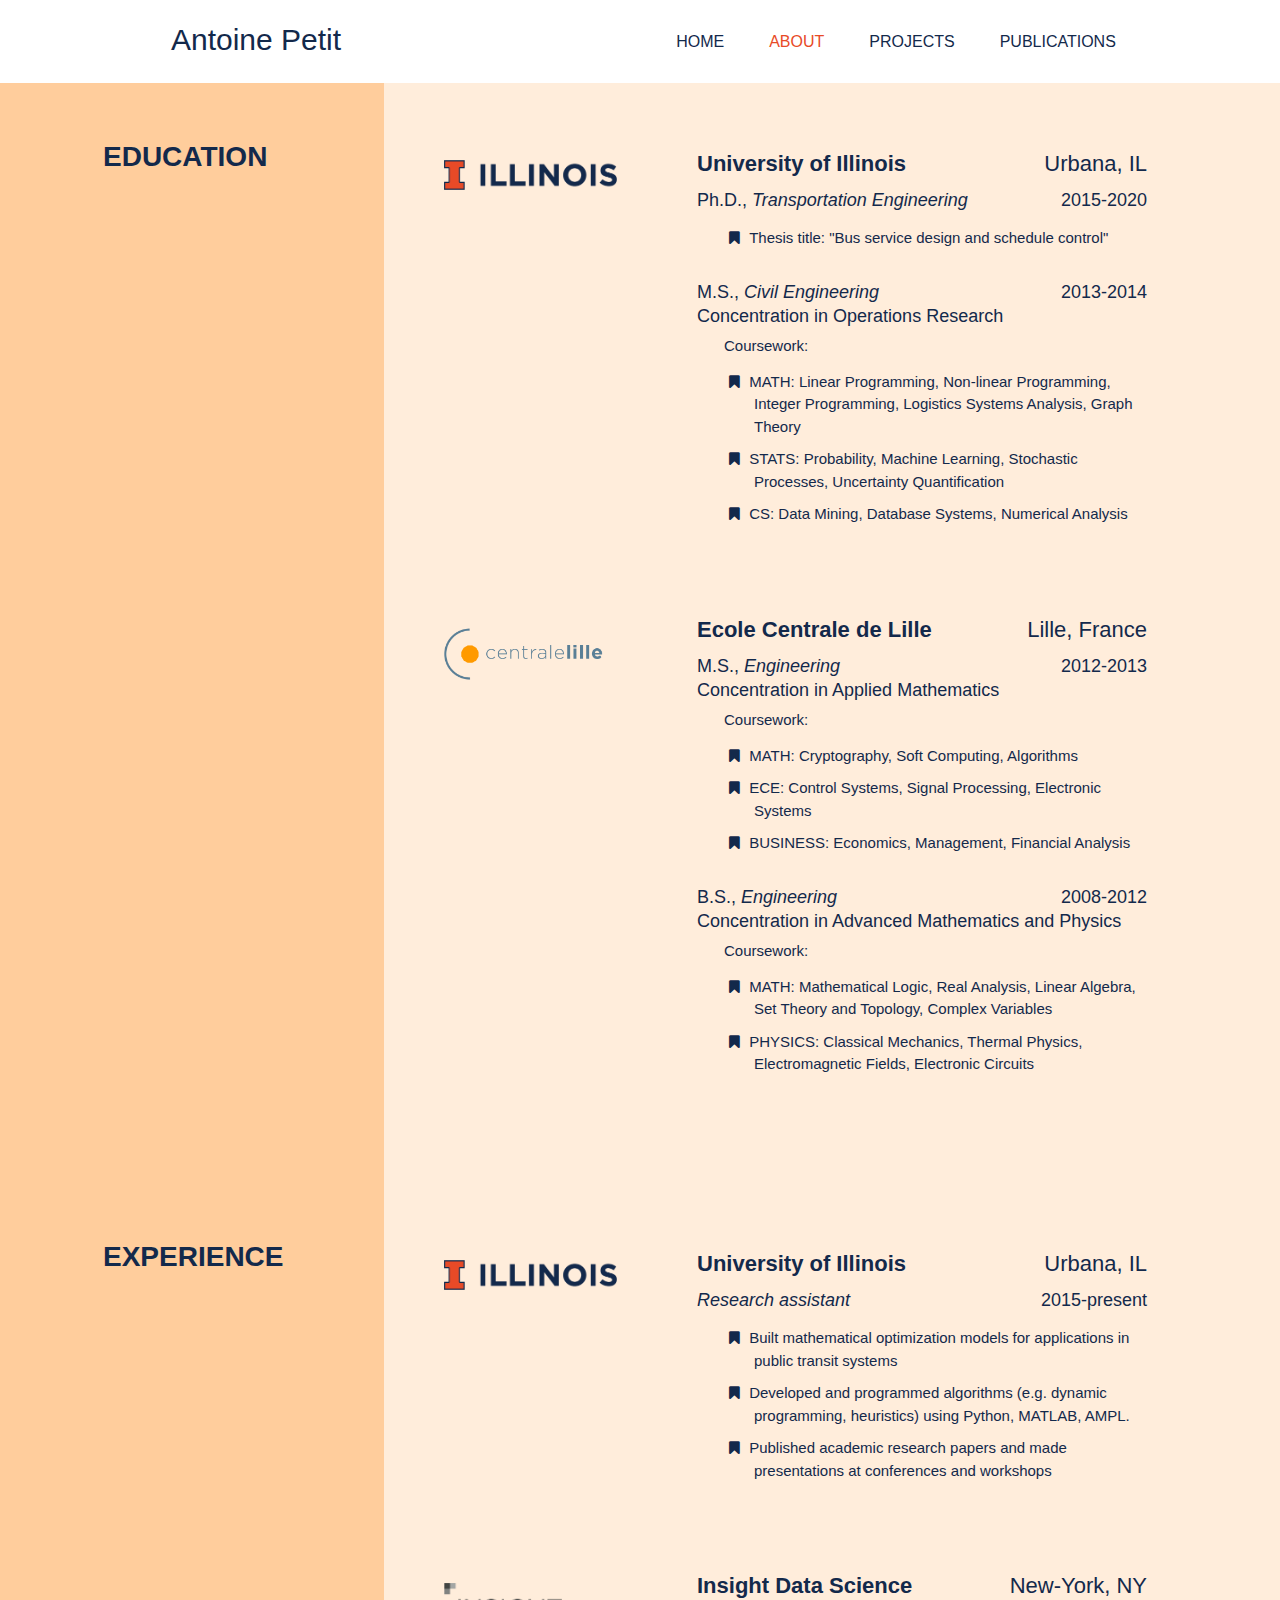
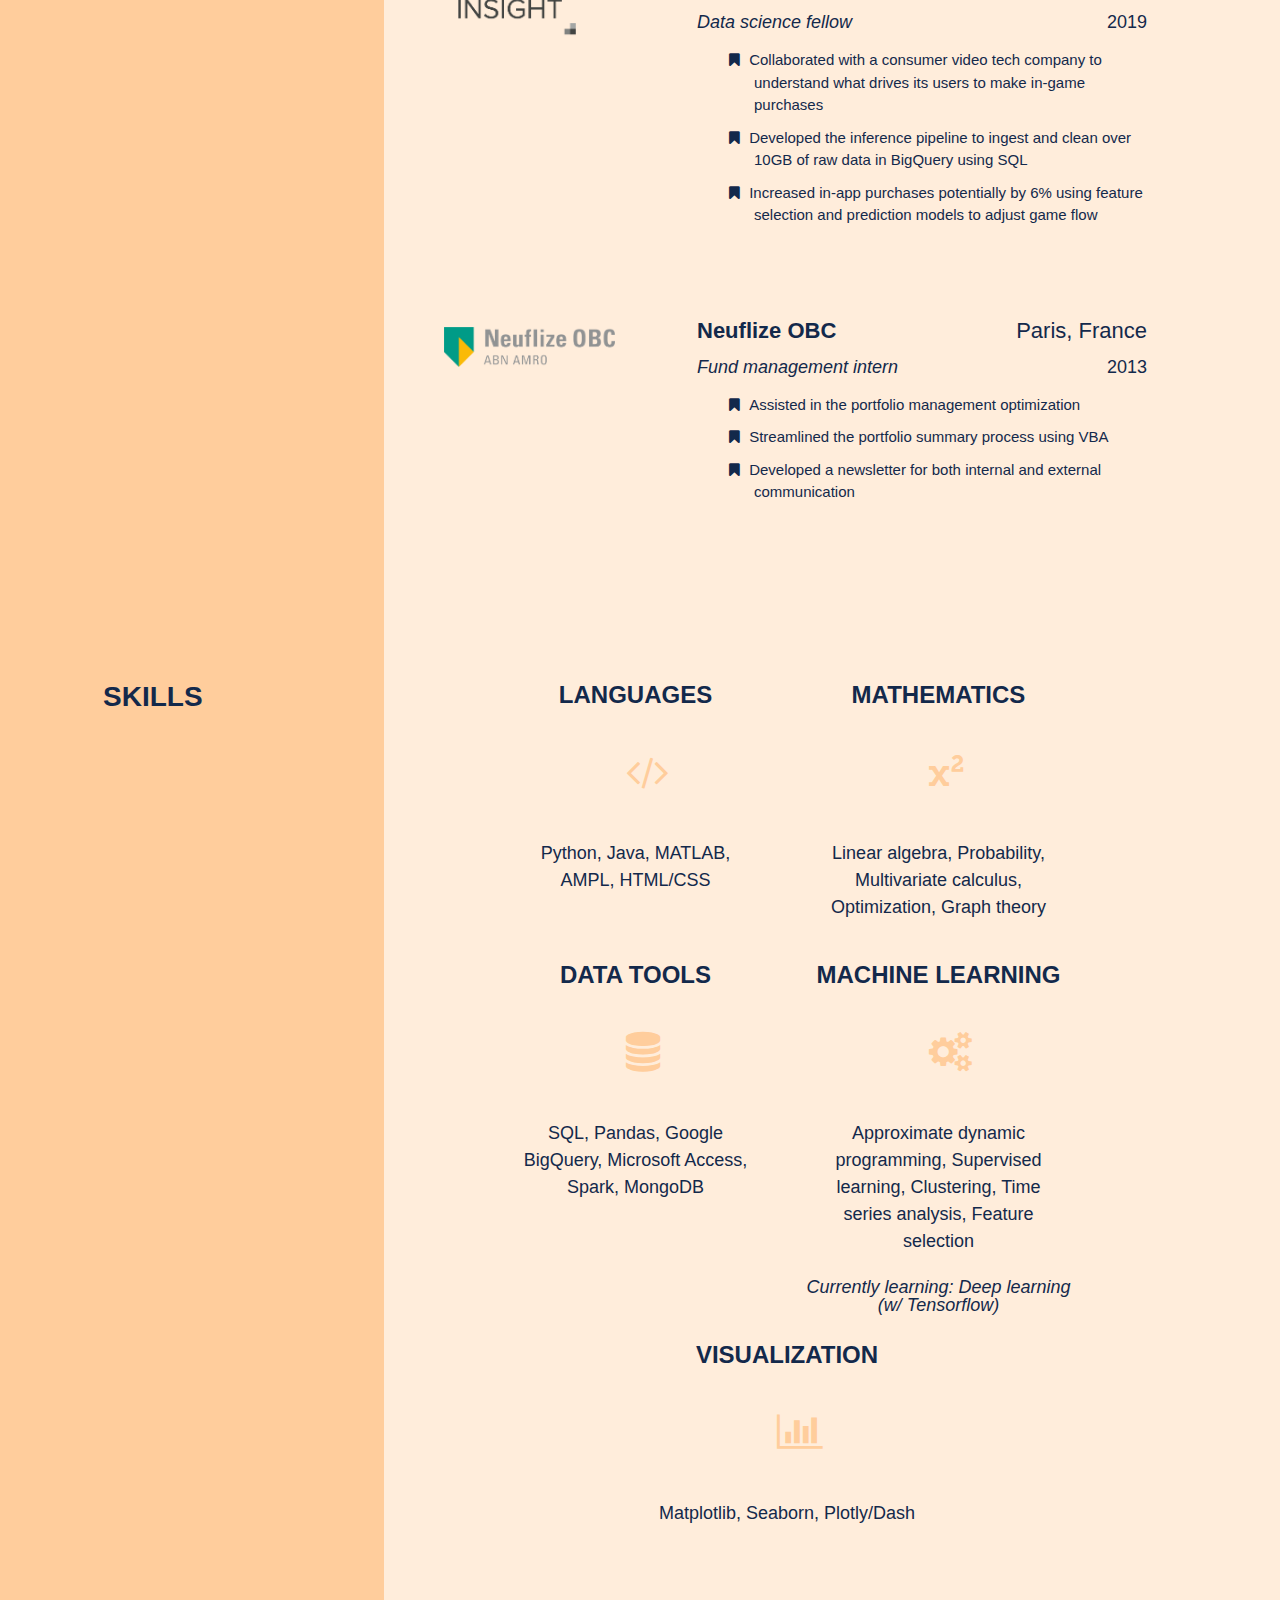
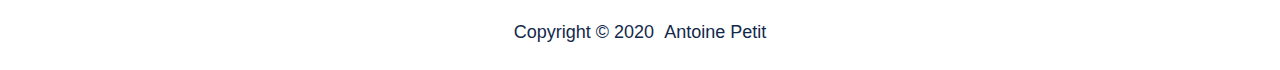
==== commit 0ad0cc4c: "edited about tab content and layout" ====
--- a/education.htm
+++ b/education.htm
@@ -55,9 +55,8 @@
 						<p class="presentation-university"> <a class="homepage" href="https://cee.illinois.edu/" target="_blank"> <b>University of Illinois</b></a> <span style="float:right;">Urbana, IL</span></p>
 					</div>
 					<p class="presentation-degree"> Ph.D., <i>Transportation Engineering</i> <span style="float:right;">2015-2020</span></p>
-					<p class="education-coursework"> Thesis title: </p>
-					<ul class="education-coursework-list">
-						<li class="education-course"> Bus service design and schedule control </li>
+					<ul class="education-coursework-list">
+						<li class="education-course"> Thesis title: "Bus service design and schedule control" </li>
 					</ul>
 
 					<p class="presentation-degree"> M.S., <i>Civil Engineering</i> <span style="float:right;">2013-2014</span></p>
@@ -99,11 +98,11 @@
 
 	<div class="presentation-container">
 		<div class="experience-row">
-			<div class="experience-column experience-left">
-				<p class="experience-title"><b>EXPERIENCE</b></p>
-			</div>
-
-			<div class="experience-column experience-right">
+			<div class="experience-column education-left">
+				<p class="education-div-title"><b>EXPERIENCE</b></p>
+			</div>
+
+			<div class="experience-column education-right">
 				<img src="images/Illinois.png" alt="Preview non available" height="30">
 				<div class="education-content">
 					<div class="education-title">
@@ -112,7 +111,7 @@
 					<p class="presentation-degree"> <i>Research assistant</i> <span style="float:right;">2015-present</span></p>
 					<ul class="education-coursework-list">
 						<li class="education-course"> Built mathematical optimization models for applications in public transit systems </li>
-						<li class="education-course"> Developed and programmed algorithms (e.g. dynamic programming, heuristics) </li>
+						<li class="education-course"> Developed and programmed algorithms (e.g. dynamic programming, heuristics) using Python, MATLAB, AMPL.</li>
 						<li class="education-course"> Published academic research papers and made presentations at conferences and workshops </li>
 					</ul>
 				</div>
@@ -138,7 +137,7 @@
 					<p class="presentation-degree"> <i>Fund management intern</i> <span style="float:right;">2013</span></p>
 					<ul class="education-coursework-list">
 						<li class="education-course"> Assisted in the portfolio management optimization </li>
-						<li class="education-course"> Streamlined the portfolio summary process through VBA coding </li>
+						<li class="education-course"> Streamlined the portfolio summary process using VBA </li>
 						<li class="education-course"> Developed a newsletter for both internal and external communication </li>
 					</ul>
 				</div>				
--- a/css/GeneralStyle.css
+++ b/css/GeneralStyle.css
@@ -148,7 +148,7 @@
 .experience-right img {
   float: left;
   padding-top: 85px;
-  padding-left: 60px;
+  padding-left: 50px;
 }
 
 /* Clear floats after the columns */
@@ -160,10 +160,6 @@
 
 .experience-content {
   padding-left: 370px;
-}
-
-.presentation-degree-concentration {
-  padding-left: 20px;
 }
 
 .presentation-medias {
--- a/css/EducationStyle.css
+++ b/css/EducationStyle.css
@@ -52,9 +52,9 @@
 }
 
 .education-content {
-  padding-left: 310px;
+  padding-left: 300px;
   padding-right: 120px;
-  padding-top: 30px;
+  padding-top: 10px;
 }
 
 .education-course {
@@ -66,7 +66,7 @@
 .education-coursework {
   font-size: 15px;
   padding-top: 10px;
-  padding-left: 20px;
+  padding-left: 30px;
 }
 
 .education-coursework-list {
@@ -79,7 +79,7 @@
 
 .education-coursework-list li { 
   margin-bottom: 10px;
-  padding-left: 40px;
+  padding-left: 20px;
 }
 
 .education-coursework-list li:before {    
@@ -94,7 +94,7 @@
 
 /* Create two unequal columns that floats next to each other */
 .education-div-title{
-  margin-top: 80px;
+  margin-top: 50px;
   margin-left: 90px;
   font-size: 28px;
 }
@@ -133,8 +133,8 @@
 
 .education-right img {
   float: left;
-  padding-top: 90px;
-  padding-left: 60px;
+  padding-top: 70px;
+  padding-left: 50px;
 }
 
 /* Clear floats after the columns */
@@ -176,3 +176,13 @@
   text-decoration: none;
 }
 
+.experience-column {
+    box-sizing: border-box;
+    float: left;
+    padding: 10px;
+    height: 1020px; /* Should be removed. Only for demonstration */
+}
+
+.presentation-degree-concentration {
+  padding-left: 3px;
+}
